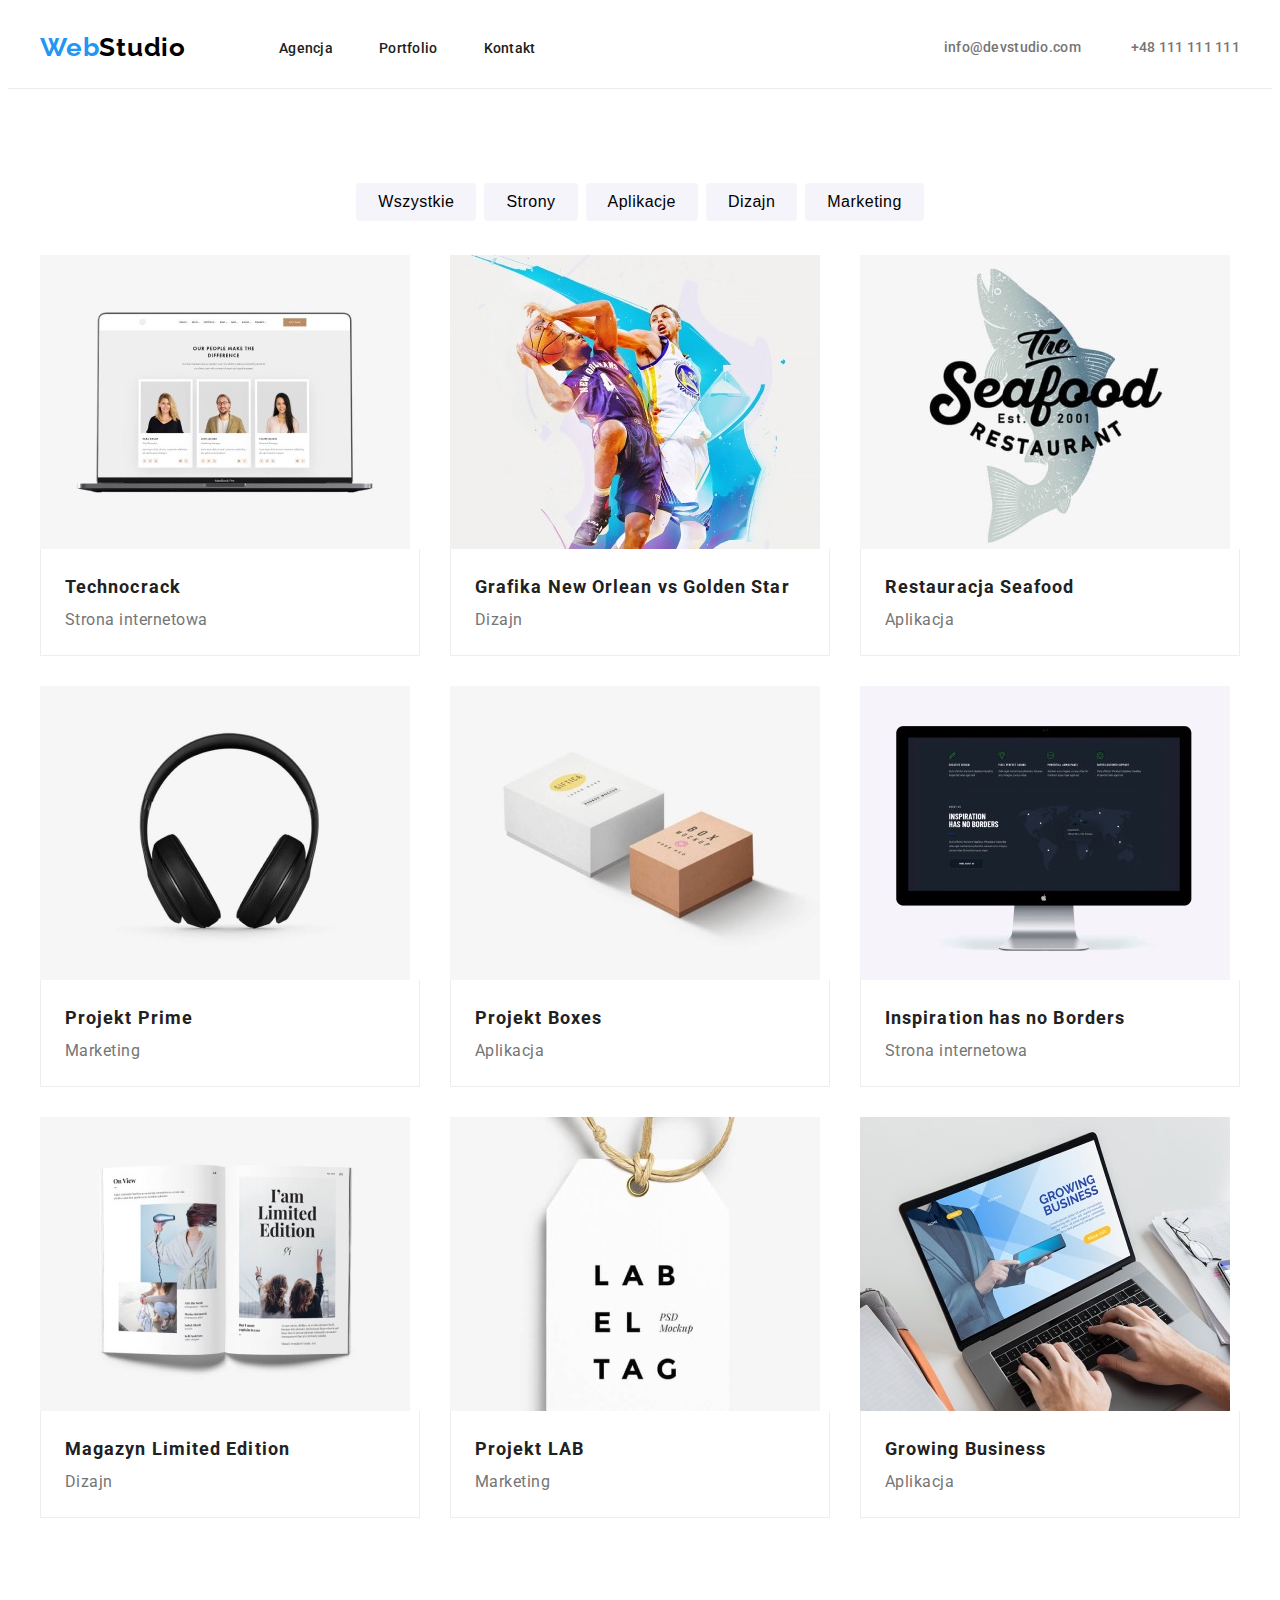
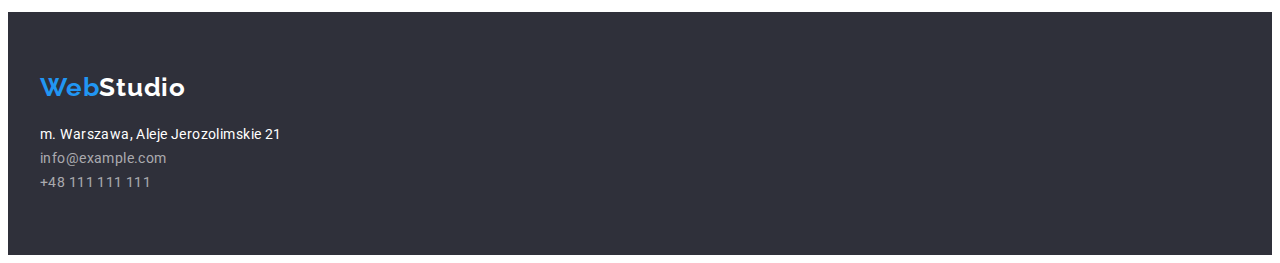
==== portfolio.html @ cb07e4eb "Initial upload" ====
<!DOCTYPE html>
<html lang="pl">
  <head>
    <meta charset="UTF-8" />
    <meta http-equiv="X-UA-Compatible" content="IE=edge" />
    <meta name="viewport" content="width=device-width, initial-scale=1.0" />
    <title>Portfolio</title>
    <link
      rel="stylesheet"
      href="https://cdnjs.cloudflare.com/ajax/libs/modern-normalize/1.1.0/modern-normalize.min.css"
      integrity="sha512-wpPYUAdjBVSE4KJnH1VR1HeZfpl1ub8YT/NKx4PuQ5NmX2tKuGu6U/JRp5y+Y8XG2tV+wKQpNHVUX03MfMFn9Q=="
      crossorigin="anonymous"
      referrerpolicy="no-referrer"
    />
    <link rel="stylesheet" href="css/style.css" />
    <link rel="preconnect" href="https://fonts.googleapis.com" />
    <link rel="preconnect" href="https://fonts.gstatic.com" crossorigin />
    <link
      href="https://fonts.googleapis.com/css2?family=Raleway:wght@700&family=Roboto:wght@400;500;700;900&display=swap"
      rel="stylesheet"
    />
  </head>
  <body>
    <header class="header">
      <div class="container">
        <a class="logo" href="index.html"
          ><span class="span-logo">Web</span>Studio</a
        >
        <nav class="navigation">
          <ul class="navigation-list list">
            <li class="navigation-item">
              <a class="navigation-link link" href="index.html">Agencja</a>
            </li>
            <li class="navigation-item">
              <a class="navigation-link link" href="portfolio.html"
                >Portfolio</a
              >
            </li>
            <li class="navigation-item">
              <a class="navigation-link link" href="#">Kontakt</a>
            </li>
          </ul>
        </nav>
        <a class="header-email link" href="mailto:info@devstudio.com"
          >info@devstudio.com</a
        >
        <a class="header-phone link" href="tel:+48111111111">+48 111 111 111</a>
      </div>
    </header>
    <main>
      <!--projects filters-->
      <section class="projects-filters section">
        <div class="container">
          <h2 hidden>Rodzaje projektów</h2>
          <ul class="project-filters-list list">
            <li class="project-filters-item">
              <button class="project-filters-btn" type="button">
                Wszystkie
              </button>
            </li>
            <li class="project-filters-item">
              <button class="project-filters-btn" type="button">Strony</button>
            </li>
            <li class="project-filters-item">
              <button class="project-filters-btn" type="button">
                Aplikacje
              </button>
            </li>
            <li class="project-filters-item">
              <button class="project-filters-btn" type="button">Dizajn</button>
            </li>
            <li class="project-filters-item">
              <button class="project-filters-btn" type="button">
                Marketing
              </button>
            </li>
          </ul>
        </div>
      </section>
      <!--projects-->
      <section class="projects section">
        <div class="container">
          <h2 hidden>Projekty</h2>
          <ul class="projects-list list">
            <li class="projects-card">
              <img
                class="projects-img"
                src="images/portfolio/technocrack-img.jpg"
                alt="opinie klientów"
                width="370"
                height="294"
              />
              <div class="project-cards-wrapper">
                <p class="projects-name">Technocrack</p>
                <p class="projects-category">Strona internetowa</p>
              </div>
            </li>
            <li class="projects-card">
              <img
                class="projects-img"
                src="images/portfolio/new-orelean-vs-golden-star-img.jpg"
                alt="dwóch koszykarzy new orlen i golden star"
                width="370"
                height="294"
              />
              <div class="project-cards-wrapper">
                <p class="projects-name">Grafika New Orlean vs Golden Star</p>
                <p class="projects-category">Dizajn</p>
              </div>
            </li>
            <li class="projects-card">
              <img
                class="projects-img"
                src="images/portfolio/seafood-restaurant-img.jpg"
                alt="logo restauracji seafood"
                width="370"
                height="294"
              />
              <div class="project-cards-wrapper">
                <p class="projects-name">Restauracja Seafood</p>
                <p class="projects-category">Aplikacja</p>
              </div>
            </li>
            <li class="projects-card">
              <img
                class="projects-img"
                src="images/portfolio/prime-project-img.jpg"
                alt="słuchawki nauszne"
                width="370"
                height="294"
              />
              <div class="project-cards-wrapper">
                <p class="projects-name">Projekt Prime</p>
                <p class="projects-category">Marketing</p>
              </div>
            </li>
            <li class="projects-card">
              <img
                class="projects-img"
                src="images/portfolio/boxes-project-img.jpg"
                alt="duże białe pudełko i małe beżowe pudełko"
                width="370"
                height="294"
              />
              <div class="project-cards-wrapper">
                <p class="projects-name">Projekt Boxes</p>
                <p class="projects-category">Aplikacja</p>
              </div>
            </li>
            <li class="projects-card">
              <img
                class="projects-img"
                src="images/portfolio/inspirations-has-no-borders-img.jpg"
                alt="ekran komputera stacjonarnego"
                width="370"
                height="294"
              />
              <div class="project-cards-wrapper">
                <p class="projects-name">Inspiration has no Borders</p>
                <p class="projects-category">Strona internetowa</p>
              </div>
            </li>
            <li class="projects-card">
              <img
                class="projects-img"
                src="images/portfolio/limited-edition-magazine.jpg"
                alt="widok strony magazynu modowego"
                width="370"
                height="294"
              />
              <div class="project-cards-wrapper">
                <p class="projects-name">Magazyn Limited Edition</p>
                <p class="projects-category">Dizajn</p>
              </div>
            </li>
            <li class="projects-card">
              <img
                class="projects-img"
                src="images/portfolio/lab-project-img.jpg"
                alt="logo projektu lab"
                width="370"
                height="294"
              />
              <div class="project-cards-wrapper">
                <p class="projects-name">Projekt LAB</p>
                <p class="projects-category">Marketing</p>
              </div>
            </li>
            <li class="projects-card">
              <img
                class="projects-img"
                src="images/portfolio/growing-bussines-img.jpg"
                alt="mężczyzna piszący na laptopie"
                width="370"
                height="294"
              />
              <div class="project-cards-wrapper">
                <p class="projects-name">Growing Business</p>
                <p class="projects-category">Aplikacja</p>
              </div>
            </li>
          </ul>
        </div>
      </section>
    </main>
    <footer class="footer">
      <div class="container">
        <a class="logo logo-dark-theme link" href="index.html"
          ><span class="span-logo">Web</span>Studio</a
        >
        <address>
          <ul class="address-list list">
            <li class="address-item">
              <a
                class="footer-address link"
                href="https://goo.gl/maps/2zvKoqbJvBjzFYyW6"
                target="_blank"
                >m. Warszawa, Aleje Jerozolimskie 21</a
              >
            </li>
            <li class="address-item">
              <a class="footer-email link" href="mailto:info@example.com"
                >info@example.com</a
              >
            </li>
            <li class="address-item">
              <a class="footer-phone link" href="tel:+48111111111"
                >+48 111 111 111</a
              >
            </li>
          </ul>
        </address>
      </div>
    </footer>
  </body>
</html>
---- css/style.css ----
:root {
  --main-color: #212121;
  --brand-color: #2196f3;
  --third-color: #ffffff;
  --fourth-color: #757575;
  --header-bg-color: #2f303a;
  --header-line: #ececec;
  --logo-color: #000000;
  --filters-btn-bg: #f5f4fa;
  --footer-contacts: rgba(255, 255, 255, 0.6);
  --cards-border-color: #eeeeee;
}
body {
  font-family: "Roboto", sans-serif;
  color: var(--main-color);
}

h1,
h2,
h3,
h4,
h5,
h6 {
  margin: 0;
  padding: 0;
}

ul,
ol {
  margin: 0;
  padding: 0;
}

p {
  margin: 0;
  padding: 0;
}
img {
  display: block;
}

.list {
  list-style-type: none;
}

.link {
  text-decoration: none;
}
.container {
  width: 1200px;
  margin: 0 auto;
  padding: 0 15px;
}

.section {
  padding-bottom: 94px;
  padding-top: 94px;
}
/* COMPONENTS */

.modal-btn {
  display: block;
  margin-right: auto;
  margin-left: auto;
  padding: 10px 41px;
  font-weight: 700;
  font-size: 16px;
  line-height: 1.875;
  align-items: center;
  text-align: center;
  letter-spacing: 0.06em;
  color: var(--third-color);
  background-color: var(--brand-color);
  border-style: none;
  box-shadow: 0px 4px 4px rgba(0, 0, 0, 0.15);
  border-radius: 4px;
  cursor: pointer;
}

.secondary-header {
  margin-bottom: 50px;
  font-weight: 700;
  font-size: 36px;
  line-height: 1.166;
  text-align: center;
  letter-spacing: 0.03em;
}

.third-header {
  margin-bottom: 10px;
  font-weight: 500;
  font-size: 16px;
  line-height: 1.187;
  text-align: center;
  letter-spacing: 0.03em;
}
/* END COMPONENTS */

/* HEADER */

.header {
  border-bottom: 1px solid var(--header-line);
}

.header .container {
  display: flex;
  padding-top: 24px;
  padding-bottom: 25px;
  align-items: center;
}

.logo {
  margin-right: 93px;
  font-family: "Raleway";
  font-weight: 700;
  font-size: 26px;
  line-height: 1.192;
  text-decoration: none;
  letter-spacing: 0.03em;
  color: var(--logo-color);
}
.logo-dark-theme {
  color: var(--third-color);
}
.span-logo {
  color: var(--brand-color);
}
.navigation-list {
  display: flex;
}

.navigation-item:not(:last-child) {
  margin-right: 46px;
}

.navigation-link,
.header-email,
.header-phone {
  font-weight: 500;
  font-size: 14px;
  line-height: 1.143;
  letter-spacing: 0.02em;
}
.navigation-link {
  color: var(--main-color);
}
.header-phone,
.header-email {
  display: flex;
  color: var(--fourth-color);
}

.header-email {
  margin-left: auto;
}

.header-phone {
  margin-left: 50px;
}
.navigation-link:hover,
.header-email:hover,
.header-phone:hover,
.navigation-link:focus,
.header-email:focus,
.header-phone:focus {
  color: var(--brand-color);
}
/* END HEADER */

/* HERO */
.welcome {
  max-width: 1600px;
  margin: 0 auto;
  display: flex;
  background-color: var(--header-bg-color);
  padding-top: 200px;
  padding-bottom: 200px;
}
.welcome .main-header {
  width: 696px;
  margin-left: auto;
  margin-right: auto;
  text-align: center;
}

.main-header {
  margin-bottom: 30px;
  font-weight: 900;
  font-size: 44px;
  line-height: 1.363;
  text-align: center;
  letter-spacing: 0.06em;
  text-transform: uppercase;
  color: var(--third-color);
}

/* END HERO */

/* ADVANTAGES */

.advantages-list {
  display: flex;
  justify-content: space-between;
}
.advantages {
  padding-bottom: 0;
}
.advantages-list-item {
  width: 270px;
}

.advantages-text {
  padding-bottom: 10px;
  font-weight: 700;
  font-size: 14px;
  line-height: 1.143;
  letter-spacing: 0.03em;
  text-transform: uppercase;
}

.advantages-description {
  font-size: 14px;
  line-height: 1.714;
  letter-spacing: 0.03em;
  color: var(--fourth-color);
}

/* SERVICES */
.services-list {
  display: flex;
  justify-content: space-between;
}
/* END SERVICES */

/* OUR TEAM */
.our-team {
  max-width: 1600px;
  margin: 0 auto;
  background-color: #f5f4fa;
}

.team-members-list {
  display: flex;
  justify-content: space-between;
}
.member-job-title {
  font-size: 16px;
  line-height: 1.187;
  text-align: center;
  letter-spacing: 0.03em;
  color: var(--fourth-color);
}
.member-card {
  background-color: var(--third-color);
  border-radius: 0px 0px 4px 4px;
  box-shadow: 0px 1px 3px rgba(0, 0, 0, 0.12), 0px 1px 1px rgba(0, 0, 0, 0.14),
    0px 2px 1px rgba(0, 0, 0, 0.2);
}

.member-card-wrapper {
  padding: 30px 0px;
}
/* END OUR TEAM */

/* FOOTER */
.footer {
  max-width: 1600px;
  margin: 0 auto;
  background-color: var(--header-bg-color);
}

.footer .container {
  padding-top: 60px;
  padding-bottom: 60px;
}

.address-list {
  display: block;
  margin-top: 20px;
}
.footer-address,
.footer-email,
.footer-phone {
  font-style: normal;
  font-size: 14px;
  line-height: 1.714;
  letter-spacing: 0.03em;
}

.footer-address:hover,
.footer-email:hover,
.footer-phone:hover,
.footer-address:focus,
.footer-email:focus,
.footer-phone:focus {
  color: var(--brand-color);
}

.footer-address {
  color: var(--third-color);
}

.footer-email,
.footer-phone {
  color: var(--footer-contacts);
}

/* END FOOTER */

/* FILTERS */
.projects-filters {
  padding-bottom: 0;
  margin-bottom: 34px;
}
.project-filters-list {
  display: flex;
  justify-content: center;
}
.project-filters-item:not(:last-child) {
  margin-right: 8px;
}
.project-filters-btn {
  padding: 6px 22px;
  background: var(--filters-btn-bg);
  border-style: none;
  border-radius: 4px;
  font-weight: 500;
  font-size: 16px;
  line-height: 1.625;
  text-align: center;
  letter-spacing: 0.03em;
  cursor: pointer;
}
.project-filters-btn:hover,
.project-filters-btn:focus {
  background-color: var(--brand-color);
  color: var(--third-color);
  box-shadow: 0px 3px 1px rgba(0, 0, 0, 0.1), 0px 1px 2px rgba(0, 0, 0, 0.08),
    0px 2px 2px rgba(0, 0, 0, 0.12);
}
/* END FILTERS */

/* PROJECTS */
.projects {
  padding-top: 0;
}
.project-cards-wrapper {
  padding: 20px 24px;
  border-bottom: 1px solid var(--cards-border-color);
  border-right: 1px solid var(--cards-border-color);
  border-left: 1px solid var(--cards-border-color);
}

.projects-list {
  display: flex;
  flex-wrap: wrap;
  margin-right: -30px;
  margin-top: -30px;
}
.projects-card {
  margin-right: 30px;
  margin-top: 30px;
  flex-basis: calc(100% / 3 - 30px);
}

.projects-name {
  font-weight: 700;
  font-size: 18px;
  line-height: 2;
  letter-spacing: 0.06em;
}

.projects-category {
  font-size: 16px;
  line-height: 1.875;
  letter-spacing: 0.03em;
  color: var(--fourth-color);
}
/* END PROJECTS */

/* FOOTER */

.footer-email-portfolio {
  text-decoration-line: underline;
}

/* END FOOTER */
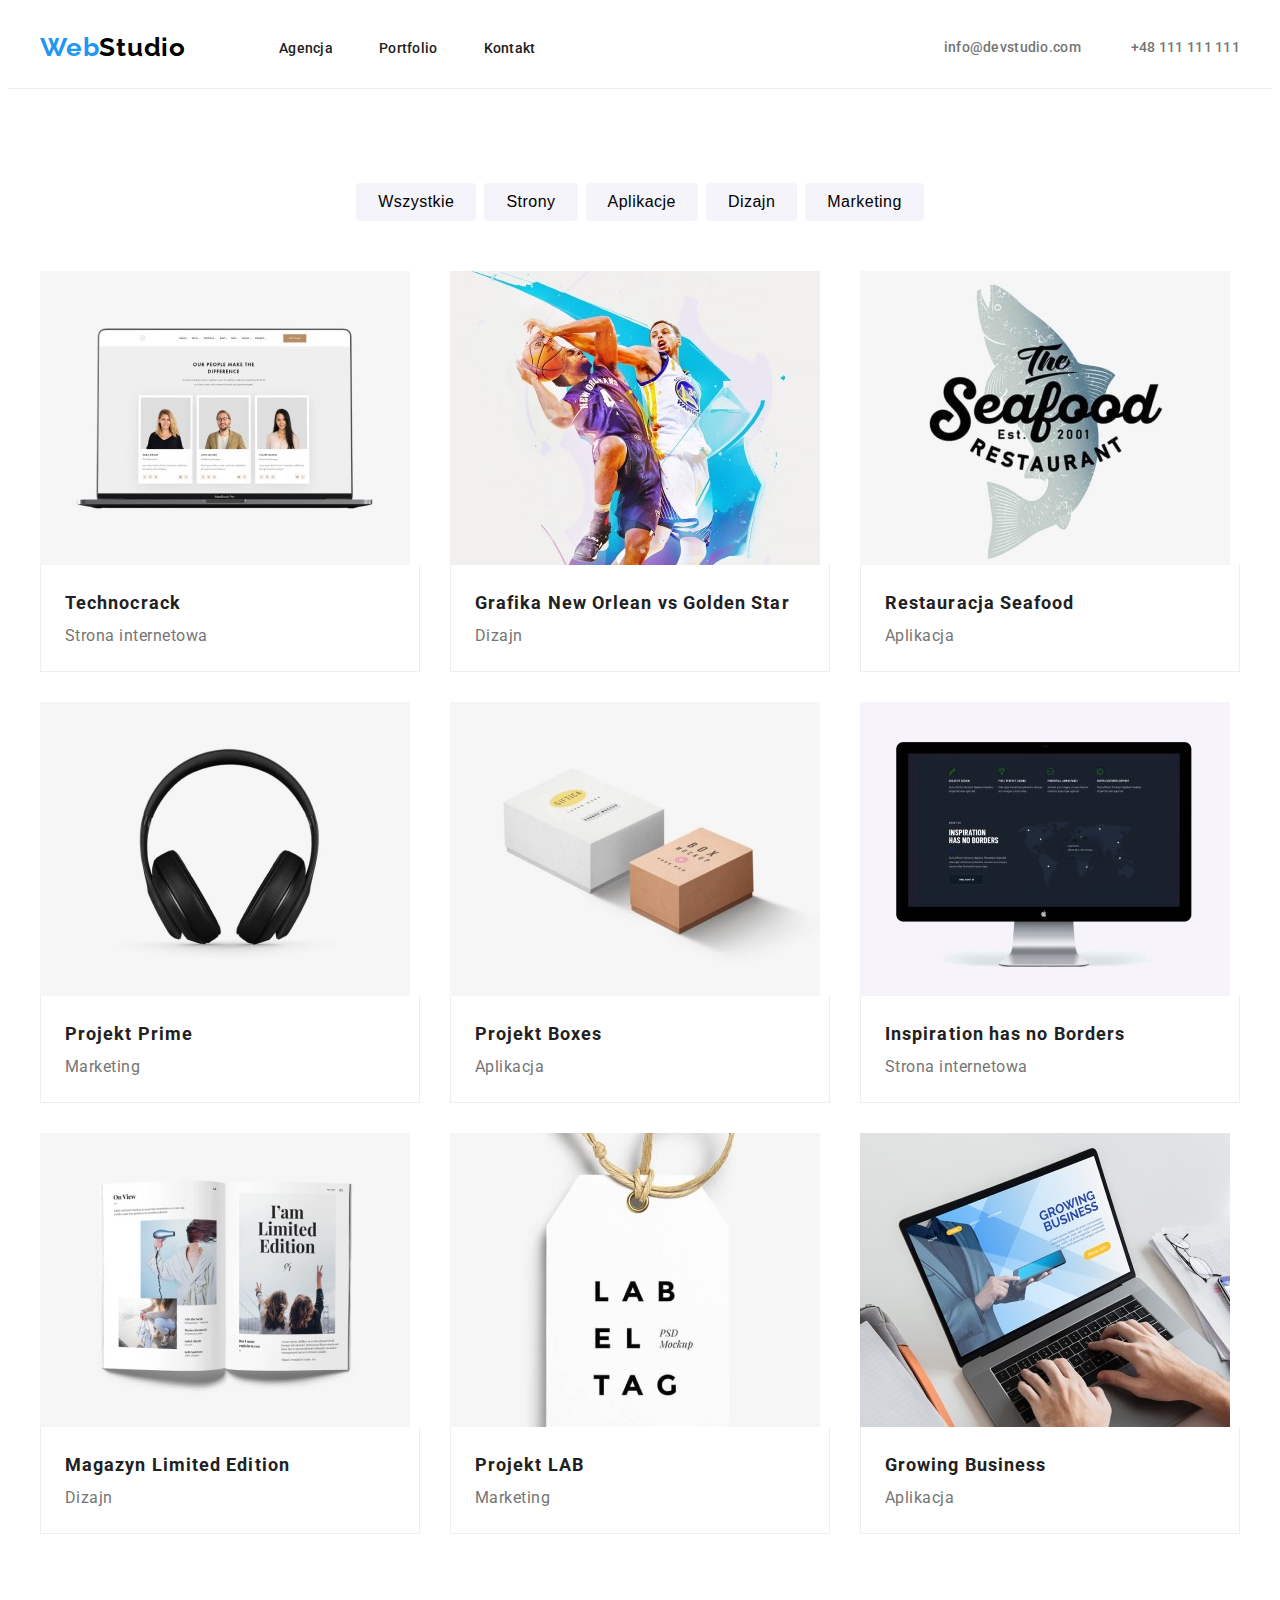
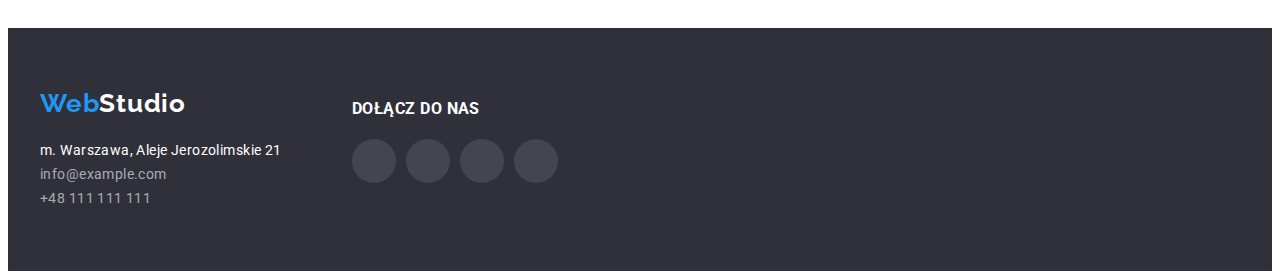
==== commit 044df315: "Clone" ====
--- a/portfolio.html
+++ b/portfolio.html
@@ -12,15 +12,18 @@
       crossorigin="anonymous"
       referrerpolicy="no-referrer"
     />
-    <link rel="stylesheet" href="css/style.css" />
     <link rel="preconnect" href="https://fonts.googleapis.com" />
     <link rel="preconnect" href="https://fonts.gstatic.com" crossorigin />
     <link
       href="https://fonts.googleapis.com/css2?family=Raleway:wght@700&family=Roboto:wght@400;500;700;900&display=swap"
       rel="stylesheet"
     />
+    <link rel="stylesheet" href="css/style.css" />
   </head>
   <body>
+
+  <!-- header -->
+
     <header class="header">
       <div class="container">
         <a class="logo" href="index.html"
@@ -41,14 +44,21 @@
             </li>
           </ul>
         </nav>
-        <a class="header-email link" href="mailto:info@devstudio.com"
-          >info@devstudio.com</a
-        >
-        <a class="header-phone link" href="tel:+48111111111">+48 111 111 111</a>
+        <a class="header-email link" href="mailto:info@devstudio.com">
+          <svg class="email-icon" width="16" height="12">
+            <use href="images/icons.svg#icon-envelope"></use>
+          </svg>info@devstudio.com
+        </a>
+        <a class="header-phone link" href="tel:+48111111111">
+          <svg class="phone-icon" width="10" height="16">
+            <use href="images/icons.svg#icon-phone"></use>
+          </svg>+48 111 111 111</a>
       </div>
     </header>
     <main>
-      <!--projects filters-->
+
+  <!--projects filters-->
+
       <section class="projects-filters section">
         <div class="container">
           <h2 hidden>Rodzaje projektów</h2>
@@ -77,7 +87,9 @@
           </ul>
         </div>
       </section>
-      <!--projects-->
+
+  <!--projects-->
+
       <section class="projects section">
         <div class="container">
           <h2 hidden>Projekty</h2>
@@ -203,34 +215,72 @@
         </div>
       </section>
     </main>
+
+  <!-- footer -->
+
     <footer class="footer">
       <div class="container">
-        <a class="logo logo-dark-theme link" href="index.html"
-          ><span class="span-logo">Web</span>Studio</a
-        >
-        <address>
-          <ul class="address-list list">
-            <li class="address-item">
-              <a
-                class="footer-address link"
-                href="https://goo.gl/maps/2zvKoqbJvBjzFYyW6"
-                target="_blank"
-                >m. Warszawa, Aleje Jerozolimskie 21</a
-              >
-            </li>
-            <li class="address-item">
-              <a class="footer-email link" href="mailto:info@example.com"
-                >info@example.com</a
-              >
-            </li>
-            <li class="address-item">
-              <a class="footer-phone link" href="tel:+48111111111"
-                >+48 111 111 111</a
-              >
-            </li>
-          </ul>
-        </address>
+        <div class="footer-left-column">
+          <a class="logo logo-dark-theme link" href="index.html"
+            ><span class="span-logo">Web</span>Studio</a
+          >
+          <address>
+            <ul class="address-list list">
+              <li class="address-item">
+                <a
+                  class="footer-address link"
+                  href="https://goo.gl/maps/2zvKoqbJvBjzFYyW6"
+                  target="_blank"
+                  >m. Warszawa, Aleje Jerozolimskie 21</a
+                >
+              </li>
+              <li class="address-item">
+                <a class="footer-email link" href="mailto:info@example.com"
+                  >info@example.com</a
+                >
+              </li>
+              <li class="address-item">
+                <a class="footer-phone link" href="tel:+48111111111"
+                  >+48 111 111 111</a
+                >
+              </li>
+            </ul>
+          </address>
+        </div>
+        <div class="footer-right-column">
+          <p class="social-list-title">Dołącz do nas</p>
+          <ul class="social-list list">
+            <li class="social-item-dark">
+              <a href="#" class="social-link-dark">
+                <svg class="social-icon" width="20" height="20">
+                  <use href="images/icons.svg#icon-instagram"></use>
+                </svg>
+              </a>
+            </li>
+            <li class="social-item-dark">
+              <a href="#" class="social-link-dark">
+                <svg class="social-icon" width="20" height="20">
+                  <use href="images/icons.svg#icon-twitter"></use>
+                </svg>
+              </a>
+            </li>
+            <li class="social-item-dark">
+              <a href="#" class="social-link-dark">
+                <svg class="social-icon" width="20" height="20">
+                  <use href="images/icons.svg#icon-facebook"></use>
+                </svg>
+              </a>
+            </li>
+            <li class="social-item-dark">
+              <a href="#" class="social-link-dark">
+                <svg class="social-icon" width="20" height="20">
+                  <use href="images/icons.svg#icon-linkedin"></use>
+                </svg>
+              </a>
+            </li>
+          </ul>
+        </div>
       </div>
     </footer>
   </body>
-</html>
+</html>--- a/css/style.css
+++ b/css/style.css
@@ -45,6 +45,8 @@
 
 .link {
   text-decoration: none;
+  color: var(--fourth-color);
+  transition: color 500ms, fill 500ms, background-color 500ms;
 }
 .container {
   width: 1200px;
@@ -77,7 +79,7 @@
   cursor: pointer;
 }
 
-.secondary-header {
+.secondary-heading {
   margin-bottom: 50px;
   font-weight: 700;
   font-size: 36px;
@@ -86,7 +88,7 @@
   letter-spacing: 0.03em;
 }
 
-.third-header {
+.third-heading {
   margin-bottom: 10px;
   font-weight: 500;
   font-size: 16px;
@@ -99,6 +101,8 @@
 /* HEADER */
 
 .header {
+  max-width: 1600px;
+  margin: 0 auto;
   border-bottom: 1px solid var(--header-line);
 }
 
@@ -140,6 +144,7 @@
   font-size: 14px;
   line-height: 1.143;
   letter-spacing: 0.02em;
+  transition: color 500ms;
 }
 .navigation-link {
   color: var(--main-color);
@@ -147,7 +152,8 @@
 .header-phone,
 .header-email {
   display: flex;
-  color: var(--fourth-color);
+  align-items: center;
+  fill: var(--fourth-color);
 }
 
 .header-email {
@@ -155,8 +161,14 @@
 }
 
 .header-phone {
-  margin-left: 50px;
-}
+  margin-left: 30px;
+}
+
+.email-icon,
+.phone-icon {
+  margin-right: 10px;
+}
+
 .navigation-link:hover,
 .header-email:hover,
 .header-phone:hover,
@@ -164,26 +176,29 @@
 .header-email:focus,
 .header-phone:focus {
   color: var(--brand-color);
+  fill: var(--brand-color);
 }
 /* END HEADER */
 
 /* HERO */
-.welcome {
+.hero {
   max-width: 1600px;
   margin: 0 auto;
   display: flex;
-  background-color: var(--header-bg-color);
+  background: linear-gradient(rgba(47, 48, 58, 0.4), rgba(47, 48, 58, 0.4)),
+    url(../images/hero/hero-img.jpg) no-repeat;
+  background-color: rgba(47, 48, 58, 0.4);
   padding-top: 200px;
   padding-bottom: 200px;
 }
-.welcome .main-header {
+.hero .main-heading {
   width: 696px;
   margin-left: auto;
   margin-right: auto;
   text-align: center;
 }
 
-.main-header {
+.main-heading {
   margin-bottom: 30px;
   font-weight: 900;
   font-size: 44px;
@@ -209,11 +224,18 @@
   width: 270px;
 }
 
+.advantages-list-icon {
+  margin-bottom: 30px;
+  padding: 25px 100px;
+  border-radius: 3px;
+  background-color: var(--filters-btn-bg);
+}
+
 .advantages-text {
   padding-bottom: 10px;
   font-weight: 700;
   font-size: 14px;
-  line-height: 1.143;
+  line-height: 1.172;
   letter-spacing: 0.03em;
   text-transform: uppercase;
 }
@@ -224,12 +246,26 @@
   letter-spacing: 0.03em;
   color: var(--fourth-color);
 }
+/* END ADVANTAGES */
 
 /* SERVICES */
 .services-list {
+  margin-bottom: -70px;
   display: flex;
   justify-content: space-between;
 }
+.services-list-title  {
+  position: relative;
+  padding: 0;
+  bottom: 70px;
+  height: 70px;
+  display: flex;
+  align-items: center;
+  justify-content: center;
+  color: var(--third-color);
+  background-color: rgba(47, 48, 58, 0.8);
+}
+
 /* END SERVICES */
 
 /* OUR TEAM */
@@ -258,59 +294,67 @@
 }
 
 .member-card-wrapper {
-  padding: 30px 0px;
-}
+  padding: 30px 0px 16px;
+}
+
+.member-social-list {
+  margin-bottom: 30px;
+  display: flex;
+  justify-content: center;
+}
+
+.social-link-light {
+  margin-right: 10px;
+  width: 44px;
+  height: 44px;
+  border-radius: 50%;
+  display: flex;
+  align-items: center;
+  justify-content: center;
+  text-decoration: none;
+  fill: #afb1b8;
+}
+
+.social-link-light:hover {
+  background-color: var(--brand-color);
+  fill: var(--third-color);
+}
+
 /* END OUR TEAM */
 
-/* FOOTER */
-.footer {
+/* CLIENTS */
+.clients {
   max-width: 1600px;
   margin: 0 auto;
-  background-color: var(--header-bg-color);
-}
-
-.footer .container {
-  padding-top: 60px;
-  padding-bottom: 60px;
-}
-
-.address-list {
-  display: block;
-  margin-top: 20px;
-}
-.footer-address,
-.footer-email,
-.footer-phone {
-  font-style: normal;
-  font-size: 14px;
-  line-height: 1.714;
-  letter-spacing: 0.03em;
-}
-
-.footer-address:hover,
-.footer-email:hover,
-.footer-phone:hover,
-.footer-address:focus,
-.footer-email:focus,
-.footer-phone:focus {
-  color: var(--brand-color);
-}
-
-.footer-address {
-  color: var(--third-color);
-}
-
-.footer-email,
-.footer-phone {
-  color: var(--footer-contacts);
-}
-
-/* END FOOTER */
+}
+
+.clients-list {
+  display: flex;
+  justify-content: space-between;
+}
+
+.clients-link {
+  width: 170px;
+  height: 92px;
+  display: flex;
+  align-items: center;
+  justify-content: center;
+  border: 1px solid #afb1b8;
+  border-radius: 4px;
+  fill: #afb1b8;
+}
+
+.clients-link:hover {
+  fill: var(--brand-color);
+  border-color: var(--brand-color);
+}
+
+/* END CLIENTS */
 
 /* FILTERS */
 .projects-filters {
   padding-bottom: 0;
-  margin-bottom: 34px;
+  margin-bottom: 50px;
 }
 .project-filters-list {
   display: flex;
@@ -352,15 +396,14 @@
 }
 
 .projects-list {
-  display: flex;
-  flex-wrap: wrap;
-  margin-right: -30px;
-  margin-top: -30px;
-}
-.projects-card {
-  margin-right: 30px;
-  margin-top: 30px;
-  flex-basis: calc(100% / 3 - 30px);
+  display: grid;
+  grid-template-columns: auto auto auto;
+  gap: 30px;
+}
+
+.projects-card:hover {
+  box-shadow: 0px 1px 1px rgba(0, 0, 0, 0.12), 0px 4px 4px rgba(0, 0, 0, 0.06),
+    1px 4px 6px rgba(0, 0, 0, 0.16);
 }
 
 .projects-name {
@@ -380,8 +423,88 @@
 
 /* FOOTER */
 
+.footer {
+  max-width: 1600px;
+  margin: 0 auto;
+  background-color: var(--header-bg-color);
+}
+
+.footer .container {
+  padding-top: 60px;
+  padding-bottom: 60px;
+  display: flex;
+}
+
+.address-list {
+  display: block;
+  margin-top: 20px;
+}
+.footer-address,
+.footer-email,
+.footer-phone {
+  font-style: normal;
+  font-size: 14px;
+  line-height: 1.714;
+  letter-spacing: 0.03em;
+}
+
+.footer-address:hover,
+.footer-email:hover,
+.footer-phone:hover,
+.footer-address:focus,
+.footer-email:focus,
+.footer-phone:focus {
+  color: var(--brand-color);
+}
+
+.footer-address {
+  color: var(--third-color);
+}
+
+.footer-email,
+.footer-phone {
+  color: var(--footer-contacts);
+}
+
+
+.footer-right-column {
+  padding-top: 12px;
+  margin-left: 70px;
+}
+
 .footer-email-portfolio {
   text-decoration-line: underline;
 }
 
-/* END FOOTER */
+.social-list-title {
+  padding-bottom: 20px;
+  font-weight: 700;
+  font-size: 16px;
+  line-height: 1.172;
+  letter-spacing: 0.03em;
+  text-transform: uppercase;
+  color: var(--third-color);
+}
+
+.social-list {
+  display: flex;
+  justify-content: center;
+}
+
+.social-link-dark:hover {
+  background: var(--brand-color);
+}
+
+.social-link-dark {
+  margin-right: 10px;
+  width: 44px;
+  height: 44px;
+  background: rgba(255, 255, 255, 0.1);
+  border-radius: 50%;
+  display: flex;
+  align-items: center;
+  justify-content: center;
+  text-decoration: none;
+  fill: #fff;
+}
+/* END FOOTER */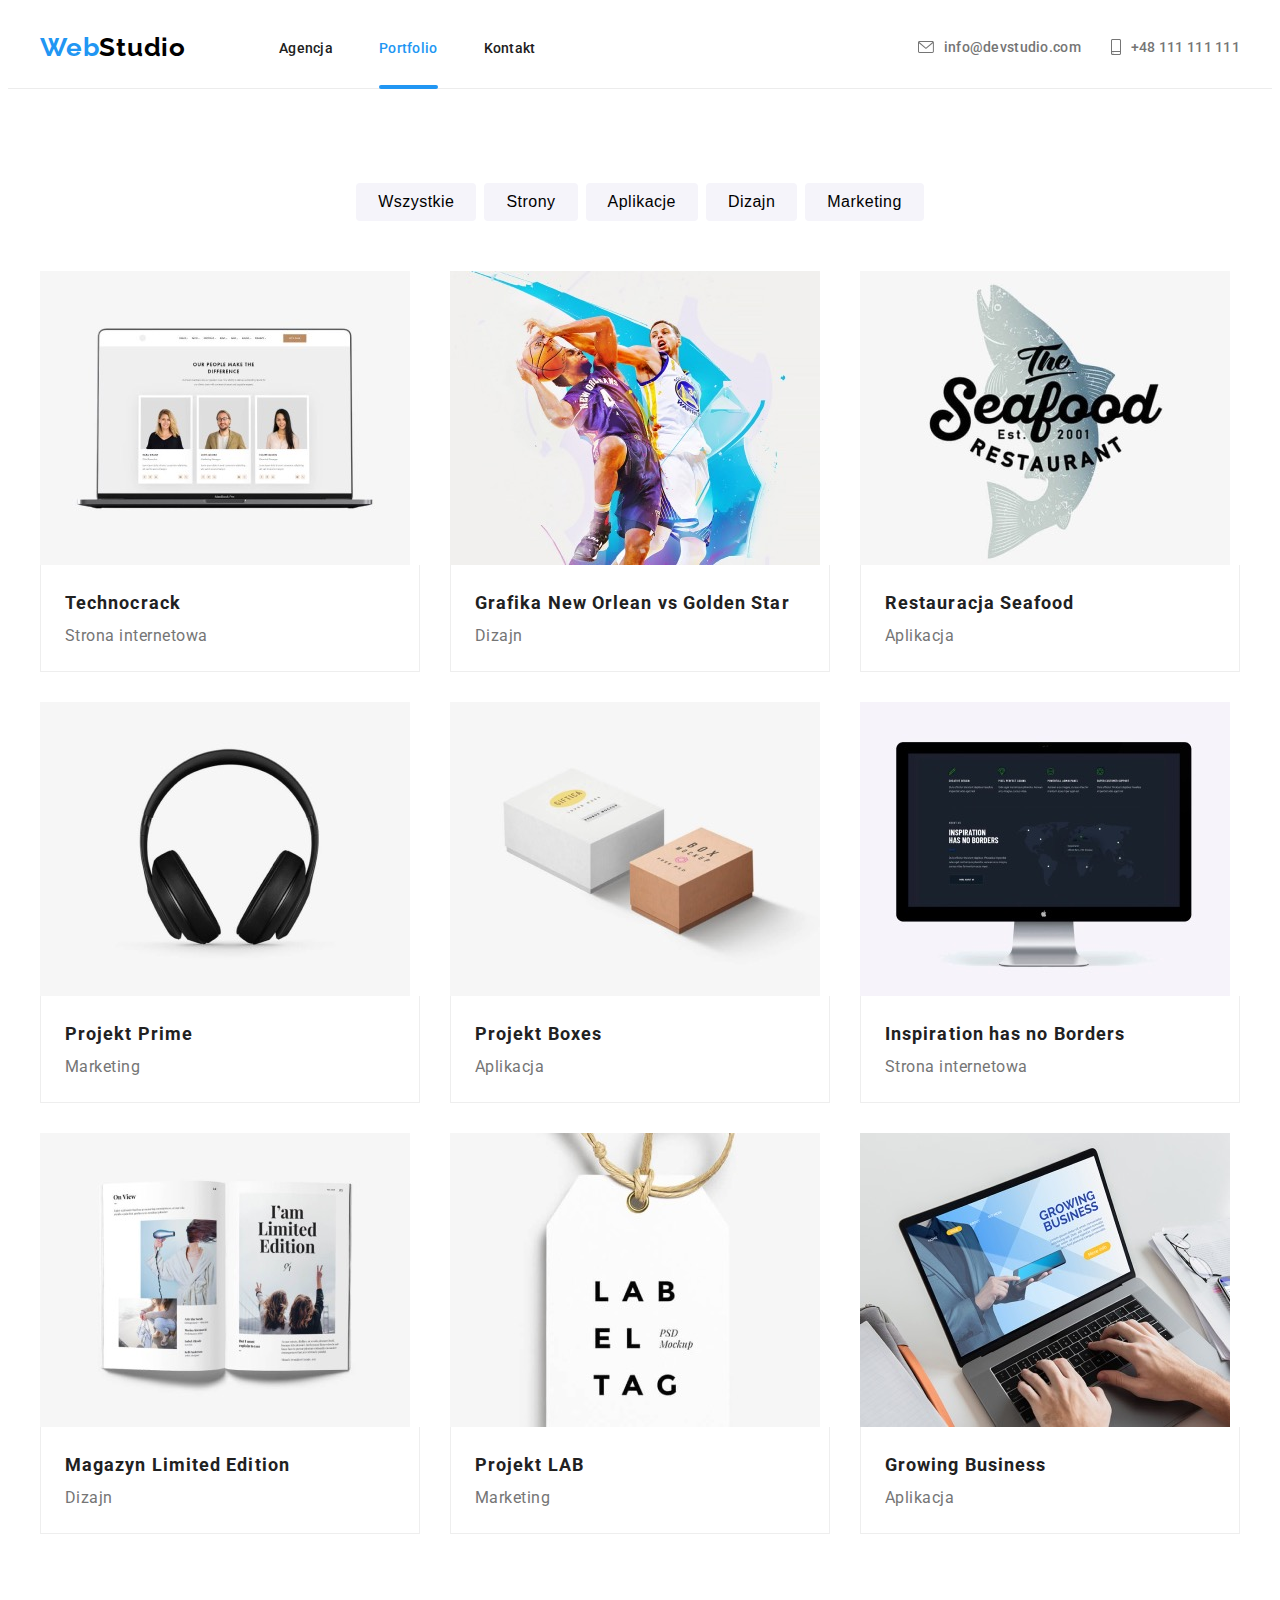
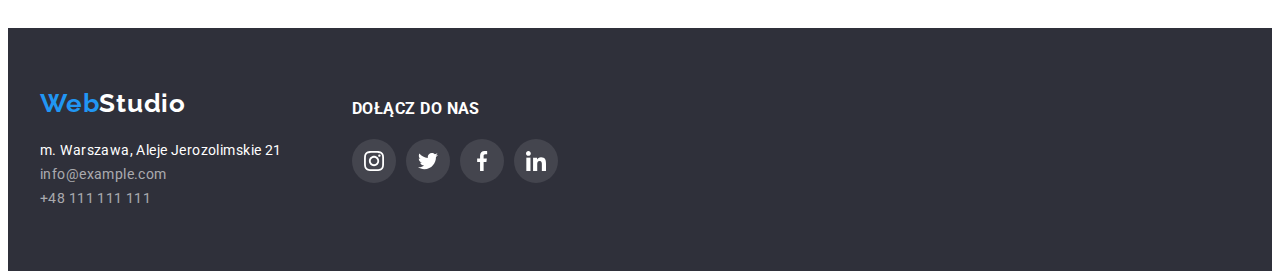
==== commit f2ce7cfb: "1st commit" ====
--- a/portfolio.html
+++ b/portfolio.html
@@ -24,38 +24,38 @@
 
   <!-- header -->
 
-    <header class="header">
-      <div class="container">
-        <a class="logo" href="index.html"
-          ><span class="span-logo">Web</span>Studio</a
-        >
-        <nav class="navigation">
-          <ul class="navigation-list list">
-            <li class="navigation-item">
-              <a class="navigation-link link" href="index.html">Agencja</a>
-            </li>
-            <li class="navigation-item">
-              <a class="navigation-link link" href="portfolio.html"
-                >Portfolio</a
-              >
-            </li>
-            <li class="navigation-item">
-              <a class="navigation-link link" href="#">Kontakt</a>
-            </li>
-          </ul>
-        </nav>
-        <a class="header-email link" href="mailto:info@devstudio.com">
-          <svg class="email-icon" width="16" height="12">
-            <use href="images/icons.svg#icon-envelope"></use>
-          </svg>info@devstudio.com
-        </a>
-        <a class="header-phone link" href="tel:+48111111111">
-          <svg class="phone-icon" width="10" height="16">
-            <use href="images/icons.svg#icon-phone"></use>
-          </svg>+48 111 111 111</a>
-      </div>
-    </header>
-    <main>
+  <header class="header">
+    <div class="container">
+      <a class="logo" href="index.html"
+        ><span class="span-logo">Web</span>Studio</a
+      >
+      <nav class="navigation">
+        <ul class="navigation-list list">
+          <li class="navigation-item">
+            <a class="navigation-link link" href="index.html">Agencja</a>
+          </li>
+          <li class="navigation-item current">
+            <a class="navigation-link link active" href="portfolio.html"
+              >Portfolio</a
+            >
+          </li>
+          <li class="navigation-item">
+            <a class="navigation-link link" href="#">Kontakt</a>
+          </li>
+        </ul>
+      </nav>
+      <a class="header-email link" href="mailto:info@devstudio.com">
+        <svg class="email-icon link" width="16" height="12">
+          <use href="images/icons.svg#icon-envelope"></use>
+        </svg>info@devstudio.com
+      </a>
+      <a class="header-phone link" href="tel:+48111111111">
+        <svg class="phone-icon link" width="10" height="16">
+          <use href="images/icons.svg#icon-phone"></use>
+        </svg>+48 111 111 111</a>
+    </div>
+  </header>
+  <main>
 
   <!--projects filters-->
 
@@ -95,117 +95,163 @@
           <h2 hidden>Projekty</h2>
           <ul class="projects-list list">
             <li class="projects-card">
-              <img
+              <div class="project-card-box">
+                <img
                 class="projects-img"
                 src="images/portfolio/technocrack-img.jpg"
                 alt="opinie klientów"
                 width="370"
                 height="294"
               />
+              <p class="project-card-overlay">Technocrack jest popularną platformą 
+                wykorzystywaną do rozpowszechniania koronawirusa. 
+                Firmy wykorzystują tę platformę do celów 
+                szpiegowskich i ataków na niezabezpieczone serwery konkurencji</p>
+              </div>
               <div class="project-cards-wrapper">
                 <p class="projects-name">Technocrack</p>
                 <p class="projects-category">Strona internetowa</p>
               </div>
             </li>
             <li class="projects-card">
+              <div class="project-card-box">
               <img
                 class="projects-img"
                 src="images/portfolio/new-orelean-vs-golden-star-img.jpg"
                 alt="dwóch koszykarzy new orlen i golden star"
                 width="370"
                 height="294"
-              />
+              />   <p class="project-card-overlay">Technocrack jest popularną platformą 
+                wykorzystywaną do rozpowszechniania koronawirusa. 
+                Firmy wykorzystują tę platformę do celów 
+                szpiegowskich i ataków na niezabezpieczone serwery konkurencji</p>
+              </div>
               <div class="project-cards-wrapper">
                 <p class="projects-name">Grafika New Orlean vs Golden Star</p>
                 <p class="projects-category">Dizajn</p>
               </div>
             </li>
             <li class="projects-card">
+              <div class="project-card-box">
               <img
                 class="projects-img"
                 src="images/portfolio/seafood-restaurant-img.jpg"
                 alt="logo restauracji seafood"
                 width="370"
                 height="294"
-              />
+              />   <p class="project-card-overlay">Technocrack jest popularną platformą 
+                wykorzystywaną do rozpowszechniania koronawirusa. 
+                Firmy wykorzystują tę platformę do celów 
+                szpiegowskich i ataków na niezabezpieczone serwery konkurencji</p>
+              </div>
               <div class="project-cards-wrapper">
                 <p class="projects-name">Restauracja Seafood</p>
                 <p class="projects-category">Aplikacja</p>
               </div>
             </li>
             <li class="projects-card">
+              <div class="project-card-box">
               <img
                 class="projects-img"
                 src="images/portfolio/prime-project-img.jpg"
                 alt="słuchawki nauszne"
                 width="370"
                 height="294"
-              />
+              />   <p class="project-card-overlay">Technocrack jest popularną platformą 
+                wykorzystywaną do rozpowszechniania koronawirusa. 
+                Firmy wykorzystują tę platformę do celów 
+                szpiegowskich i ataków na niezabezpieczone serwery konkurencji</p>
+              </div>
               <div class="project-cards-wrapper">
                 <p class="projects-name">Projekt Prime</p>
                 <p class="projects-category">Marketing</p>
               </div>
             </li>
             <li class="projects-card">
+              <div class="project-card-box">
               <img
                 class="projects-img"
                 src="images/portfolio/boxes-project-img.jpg"
                 alt="duże białe pudełko i małe beżowe pudełko"
                 width="370"
                 height="294"
-              />
+              />   <p class="project-card-overlay">Technocrack jest popularną platformą 
+                wykorzystywaną do rozpowszechniania koronawirusa. 
+                Firmy wykorzystują tę platformę do celów 
+                szpiegowskich i ataków na niezabezpieczone serwery konkurencji</p>
+              </div>
               <div class="project-cards-wrapper">
                 <p class="projects-name">Projekt Boxes</p>
                 <p class="projects-category">Aplikacja</p>
               </div>
             </li>
             <li class="projects-card">
+              <div class="project-card-box">
               <img
                 class="projects-img"
                 src="images/portfolio/inspirations-has-no-borders-img.jpg"
                 alt="ekran komputera stacjonarnego"
                 width="370"
                 height="294"
-              />
+              />   <p class="project-card-overlay">Technocrack jest popularną platformą 
+                wykorzystywaną do rozpowszechniania koronawirusa. 
+                Firmy wykorzystują tę platformę do celów 
+                szpiegowskich i ataków na niezabezpieczone serwery konkurencji</p>
+              </div>
               <div class="project-cards-wrapper">
                 <p class="projects-name">Inspiration has no Borders</p>
                 <p class="projects-category">Strona internetowa</p>
               </div>
             </li>
             <li class="projects-card">
+              <div class="project-card-box">
               <img
                 class="projects-img"
                 src="images/portfolio/limited-edition-magazine.jpg"
                 alt="widok strony magazynu modowego"
                 width="370"
                 height="294"
-              />
+              />   <p class="project-card-overlay">Technocrack jest popularną platformą 
+                wykorzystywaną do rozpowszechniania koronawirusa. 
+                Firmy wykorzystują tę platformę do celów 
+                szpiegowskich i ataków na niezabezpieczone serwery konkurencji</p>
+              </div>
               <div class="project-cards-wrapper">
                 <p class="projects-name">Magazyn Limited Edition</p>
                 <p class="projects-category">Dizajn</p>
               </div>
             </li>
             <li class="projects-card">
+              <div class="project-card-box">
               <img
                 class="projects-img"
                 src="images/portfolio/lab-project-img.jpg"
                 alt="logo projektu lab"
                 width="370"
                 height="294"
-              />
+              />   <p class="project-card-overlay">Technocrack jest popularną platformą 
+                wykorzystywaną do rozpowszechniania koronawirusa. 
+                Firmy wykorzystują tę platformę do celów 
+                szpiegowskich i ataków na niezabezpieczone serwery konkurencji</p>
+              </div>
               <div class="project-cards-wrapper">
                 <p class="projects-name">Projekt LAB</p>
                 <p class="projects-category">Marketing</p>
               </div>
             </li>
             <li class="projects-card">
+              <div class="project-card-box">
               <img
                 class="projects-img"
                 src="images/portfolio/growing-bussines-img.jpg"
                 alt="mężczyzna piszący na laptopie"
                 width="370"
                 height="294"
-              />
+              />   <p class="project-card-overlay">Technocrack jest popularną platformą 
+                wykorzystywaną do rozpowszechniania koronawirusa. 
+                Firmy wykorzystują tę platformę do celów 
+                szpiegowskich i ataków na niezabezpieczone serwery konkurencji</p>
+              </div>
               <div class="project-cards-wrapper">
                 <p class="projects-name">Growing Business</p>
                 <p class="projects-category">Aplikacja</p>
@@ -247,32 +293,32 @@
             </ul>
           </address>
         </div>
-        <div class="footer-right-column">
+        <div class="footer-social-list">
           <p class="social-list-title">Dołącz do nas</p>
           <ul class="social-list list">
             <li class="social-item-dark">
-              <a href="#" class="social-link-dark">
+              <a href="#" class="social-link-dark link">
                 <svg class="social-icon" width="20" height="20">
                   <use href="images/icons.svg#icon-instagram"></use>
                 </svg>
               </a>
             </li>
             <li class="social-item-dark">
-              <a href="#" class="social-link-dark">
+              <a href="#" class="social-link-dark link">
                 <svg class="social-icon" width="20" height="20">
                   <use href="images/icons.svg#icon-twitter"></use>
                 </svg>
               </a>
             </li>
             <li class="social-item-dark">
-              <a href="#" class="social-link-dark">
+              <a href="#" class="social-link-dark link">
                 <svg class="social-icon" width="20" height="20">
                   <use href="images/icons.svg#icon-facebook"></use>
                 </svg>
               </a>
             </li>
             <li class="social-item-dark">
-              <a href="#" class="social-link-dark">
+              <a href="#" class="social-link-dark link">
                 <svg class="social-icon" width="20" height="20">
                   <use href="images/icons.svg#icon-linkedin"></use>
                 </svg>
--- a/css/style.css
+++ b/css/style.css
@@ -9,6 +9,8 @@
   --filters-btn-bg: #f5f4fa;
   --footer-contacts: rgba(255, 255, 255, 0.6);
   --cards-border-color: #eeeeee;
+  --overlay-color : rgba(33, 150, 243, 0.9);
+  --backdrop : rgba(0, 0, 0, 0.2);
 }
 body {
   font-family: "Roboto", sans-serif;
@@ -46,8 +48,12 @@
 .link {
   text-decoration: none;
   color: var(--fourth-color);
-  transition: color 500ms, fill 500ms, background-color 500ms;
-}
+  transition: color 250ms cubic-bezier(0.4, 0, 0.2, 1),
+  fill 250ms cubic-bezier(0.4, 0, 0.2, 1),
+  background-color 250ms cubic-bezier(0.4, 0, 0.2, 1),
+  border-color 250ms cubic-bezier(0.4, 0, 0.2, 1);
+}
+
 .container {
   width: 1200px;
   margin: 0 auto;
@@ -123,32 +129,55 @@
   letter-spacing: 0.03em;
   color: var(--logo-color);
 }
+
 .logo-dark-theme {
   color: var(--third-color);
 }
+
 .span-logo {
   color: var(--brand-color);
 }
+
 .navigation-list {
   display: flex;
-}
-
-.navigation-item:not(:last-child) {
+  padding-top: 4px;
+}
+
+.navigation-item:not(:last-child) { 
   margin-right: 46px;
 }
 
 .navigation-link,
 .header-email,
 .header-phone {
+  align-items: center;
   font-weight: 500;
   font-size: 14px;
   line-height: 1.143;
   letter-spacing: 0.02em;
-  transition: color 500ms;
-}
+  transition: color 250ms cubic-bezier(0.4, 0, 0.2, 1);
+}
+
 .navigation-link {
   color: var(--main-color);
 }
+
+.active {
+  color: var(--brand-color);
+  text-decoration: none;
+}
+
+.current .navigation-link::after {
+  position: relative;
+  top: 28px;
+  display: block;
+  content: "";
+  width: 100%;
+  height: 4px;
+  border-radius: 2px;
+  background-color: var(--brand-color);
+}
+
 .header-phone,
 .header-email {
   display: flex;
@@ -181,6 +210,7 @@
 /* END HEADER */
 
 /* HERO */
+
 .hero {
   max-width: 1600px;
   margin: 0 auto;
@@ -191,6 +221,7 @@
   padding-top: 200px;
   padding-bottom: 200px;
 }
+
 .hero .main-heading {
   width: 696px;
   margin-left: auto;
@@ -217,9 +248,11 @@
   display: flex;
   justify-content: space-between;
 }
+
 .advantages {
   padding-bottom: 0;
 }
+
 .advantages-list-item {
   width: 270px;
 }
@@ -249,11 +282,13 @@
 /* END ADVANTAGES */
 
 /* SERVICES */
+
 .services-list {
   margin-bottom: -70px;
   display: flex;
   justify-content: space-between;
 }
+
 .services-list-title  {
   position: relative;
   padding: 0;
@@ -269,6 +304,7 @@
 /* END SERVICES */
 
 /* OUR TEAM */
+
 .our-team {
   max-width: 1600px;
   margin: 0 auto;
@@ -279,6 +315,7 @@
   display: flex;
   justify-content: space-between;
 }
+
 .member-job-title {
   font-size: 16px;
   line-height: 1.187;
@@ -286,6 +323,7 @@
   letter-spacing: 0.03em;
   color: var(--fourth-color);
 }
+
 .member-card {
   background-color: var(--third-color);
   border-radius: 0px 0px 4px 4px;
@@ -323,6 +361,7 @@
 /* END OUR TEAM */
 
 /* CLIENTS */
+
 .clients {
   max-width: 1600px;
   margin: 0 auto;
@@ -342,6 +381,7 @@
   border: 1px solid #afb1b8;
   border-radius: 4px;
   fill: #afb1b8;
+  
 }
 
 .clients-link:hover {
@@ -352,17 +392,21 @@
 /* END CLIENTS */
 
 /* FILTERS */
+
 .projects-filters {
   padding-bottom: 0;
   margin-bottom: 50px;
 }
+
 .project-filters-list {
   display: flex;
   justify-content: center;
 }
+
 .project-filters-item:not(:last-child) {
   margin-right: 8px;
 }
+
 .project-filters-btn {
   padding: 6px 22px;
   background: var(--filters-btn-bg);
@@ -374,13 +418,18 @@
   text-align: center;
   letter-spacing: 0.03em;
   cursor: pointer;
-}
+  transition: background-color 250ms cubic-bezier(0.4, 0, 0.2, 1),
+  box-shadow 250ms cubic-bezier(0.4, 0, 0.2, 1),
+  color 250ms cubic-bezier(0.4, 0, 0.2, 1);
+}
+
 .project-filters-btn:hover,
 .project-filters-btn:focus {
   background-color: var(--brand-color);
   color: var(--third-color);
-  box-shadow: 0px 3px 1px rgba(0, 0, 0, 0.1), 0px 1px 2px rgba(0, 0, 0, 0.08),
-    0px 2px 2px rgba(0, 0, 0, 0.12);
+  box-shadow: 0px 3px 1px rgba(0, 0, 0, 0.1),
+  0px 1px 2px rgba(0, 0, 0, 0.08),
+  0px 2px 2px rgba(0, 0, 0, 0.12);
 }
 /* END FILTERS */
 
@@ -388,6 +437,7 @@
 .projects {
   padding-top: 0;
 }
+
 .project-cards-wrapper {
   padding: 20px 24px;
   border-bottom: 1px solid var(--cards-border-color);
@@ -401,10 +451,42 @@
   gap: 30px;
 }
 
+.projects-card {
+  transition-property: color, box-shadow;
+  transition-timing-function: cubic-bezier(0.4, 0, 0.2, 1);
+  transition-duration: 250ms;
+}
+
 .projects-card:hover {
-  box-shadow: 0px 1px 1px rgba(0, 0, 0, 0.12), 0px 4px 4px rgba(0, 0, 0, 0.06),
-    1px 4px 6px rgba(0, 0, 0, 0.16);
-}
+  box-shadow: 0px 1px 1px rgba(0, 0, 0, 0.12),
+  0px 4px 4px rgba(0, 0, 0, 0.06),
+  1px 4px 6px rgba(0, 0, 0, 0.16);
+
+}
+
+.project-card-box {
+  position: relative;
+  overflow: hidden;
+}
+.projects-card:hover .project-card-overlay {
+  transform: translateY(0);
+}
+
+.project-card-overlay {
+  position: absolute;
+  top: 0;
+  left: 0;
+  width: 100%;
+  height: 100%;
+  transform: translateY(100%);
+  justify-content: center;
+  padding: 49px 35px;
+  font-size: 18px;
+  line-height: 1.556;
+  color: var(--third-color);
+  background: var(--overlay-color);
+  transition: 250ms cubic-bezier(0.4, 0, 0.2, 1);
+ }
 
 .projects-name {
   font-weight: 700;
@@ -439,6 +521,7 @@
   display: block;
   margin-top: 20px;
 }
+
 .footer-address,
 .footer-email,
 .footer-phone {
@@ -466,8 +549,7 @@
   color: var(--footer-contacts);
 }
 
-
-.footer-right-column {
+.footer-social-list{
   padding-top: 12px;
   margin-left: 70px;
 }
@@ -507,4 +589,51 @@
   text-decoration: none;
   fill: #fff;
 }
-/* END FOOTER */+/* END FOOTER */
+
+/* BACKDROP */
+
+.backdrop {
+  position: fixed;
+  top: 0;
+  left: 0;
+  width: 100%;
+  height: 100%;
+  background-color: var(--backdrop);
+  opacity: 1;
+  transition: opacity 250ms cubic-bezier(0.4, 0, 0.2, 1);
+}
+
+.modal {
+  position: absolute;
+  left: 50%;
+  top: 50%;
+  width: 528px;
+  min-height: 581px;
+  background-color: var(--third-color);
+  box-shadow: 0px 1px 3px rgba(0, 0, 0, 0.12), 0px 1px 1px rgba(0, 0, 0, 0.14), 0px 2px 1px rgba(0, 0, 0, 0.2);
+  border-radius: 4px;
+  transform: translate(-50%, -50%);
+}
+
+.close-btn {
+  position: absolute;
+  top: 8px;
+  right: 8px;
+  width: 30px;
+  height: 30px;
+  border: 1px solid rgba(0, 0, 0, 0.1);
+  border-radius: 50%;
+  background-color:var(--third-color);
+  background-image: url(/images/icon-close-black-18dp.svg);
+  background-repeat: no-repeat;
+  background-position: center;
+  cursor: pointer;
+}
+
+.is-hidden {
+  opacity: 0;
+  pointer-events: none;
+}
+/* END BACKDROP */
+
